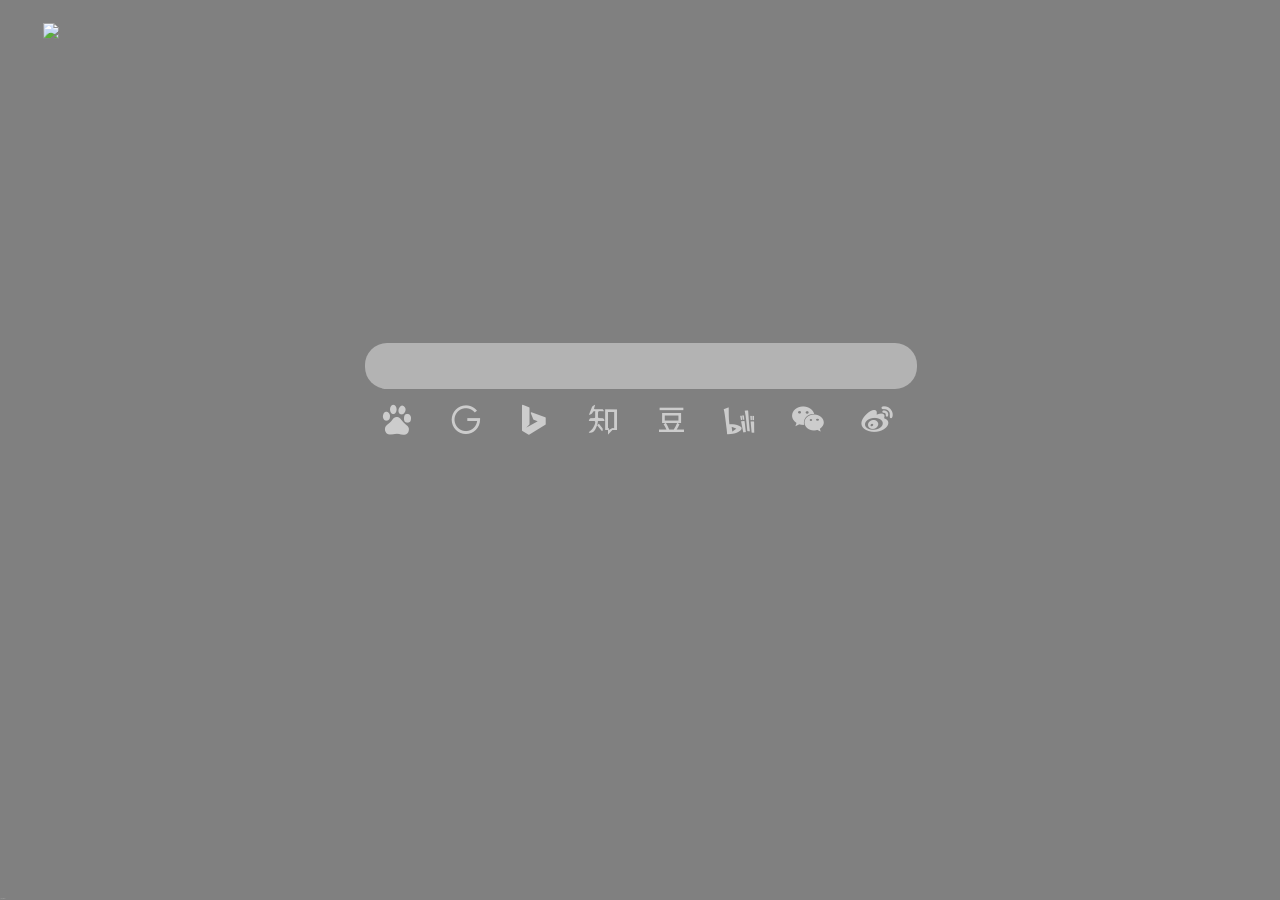
==== index.html @ ed577c0a "Add files via upload" ====
<!DOCTYPE html>
<html lang="ch">
<head>
    <meta charset="UTF-8">
    <title>最小生成树MST主页</title>
	<link rel="stylesheet" href="index.css">
	<link rel="stylesheet" href="iconfont.css">
	<!-- <link rel="stylesheet" href="font-awesome.min.css"> -->
	<script src="index.js"></script>
	<script src="jquery-3.4.1.min.js"></script>
	<style>
		body
		{
			background-color: gray;/*在加载时可以先这样设置*/
			background-image:url(images/13.jpg);
			background-attachment: fixed;
			background-repeat: no-repeat;
			background-size: cover;
			color: white;
		}
	</style>
	<script>/*百度统计*/
		var _hmt = _hmt || [];
		(function() {
  		var hm = document.createElement("script");
  		hm.src = "https://hm.baidu.com/hm.js?d5a07a9bf06fb7059b98efac07be99fb";
  		var s = document.getElementsByTagName("script")[0]; 
  		s.parentNode.insertBefore(hm, s);
		})();
	</script>
</head>
<body onload="hide()">

	<div class="sm-container">
    <div class="change">
    	<img src="icons/shezhi.png" class="show-btn"></img>
      <img src="icons/linggan.png" onclick="kuaijiefangwen()" class="logo" title="crtl+D即刻收藏">
      <img src="icons/tupian.png" onclick="bizhitougao()" class="logo" title="壁纸投稿">
      <img src="icons/xiaoxi.png" onclick="yijianfankui()" class="logo" title="意见反馈">
      <!-- <img src="icons/tupian.png" onclick="changeWallpaper();" class="logo"> -->
      

    </div>
	</div>

    <form class="searchform" autocomplete="off" onsubmit="return false;">
    <!-- onkeydown="if(event.keyCode==13){return false}; -->
    <!-- autocomplete这一属性是历史记录 -->
       	<input type="text" class="searchinput" placeholder=" " onkeypress="if(event.keyCode==13){baidu();}" id="center">
       	<div class="searchWeb">
       		<a style="cursor: pointer" class="iconfont icon-baidu" onclick="baidu()"></a>
       		<a style="cursor: pointer" class="iconfont icon-google" onclick="google()"></a>
       		<a style="cursor: pointer" class="iconfont icon-bing" onclick="bing()"></a>
       		<a style="cursor: pointer" class="iconfont icon-zhihu" onclick="zhihu()"></a>
       		<a style="cursor: pointer" class="iconfont icon-douban" onclick="douban()"></a>
       		<a style="cursor: pointer" class="iconfont icon-bilibili" onclick="bilibili()"></a>
       		<a style="cursor: pointer" class="iconfont icon-Wechat" onclick="weixin()"></a>
       		<a style="cursor: pointer" class="iconfont icon-weibo" onclick="weibo()"></a>
		   </div>
	</form>


	<script>
    $(".show-btn").click(function(){  //这个括号里面是被点击的东西的class
      $(".logo").fadeToggle("fast");  //括号里是消失的class
    });
	</script>

	<script>
/*	搞定了，用两个步骤来实现
	1.设置一个函数，每一段时间执行一次
	2.用focus来聚焦
*/
	var myVar = setInterval(function(){ ceshi() }, 1000);
 
	function ceshi() {
  		document.getElementById('center').focus();
	}

</script>
<p style="
position:fixed;
bottom:1px;
font-size:0.5px;
">
	<a href="http://www.beian.miit.gov.cn/">京ICP备19046765号</a>
</p>
</body>
</html>
---- index.css ----
*{
	margin: 0;
	padding: 0;
	background-attachment: fixed;
	background-repeat: no-repeat;
	background-size: cover;
	color: white;
	}

	.searchform{
	 width: 550px;
	 height: 44px;
	 border: 1.5px solid transparent;
	 border-color: rgba(0,0,0,0);
	 border-radius: 22px;
	 outline: none;
	 
	/*阴影，能有悬浮效果*/
	/*box-shadow: 0 15px 25px rgba(0,0,0,.5);*/
	 
	/*以下是绝对定位*/
	position: fixed;
	top: 38%;
	/*top:27.5%;*/
	/* 水平居中的两种方式 */
	left: 0; 
	right: 0; 
	margin-left: auto; 
	margin-right: auto; 

	}
	.searchinput{
	 width: 550px;
	 height: 44px;
	 border: 1.5px solid white;
	 border-radius: 22px;
	 margin: 0 auto;
	 font-size: 110%;
	 font-family: Verdana;
	 text-align: center;
	 outline: none;         /*让方形搜索边框不显示*/
	 background-color: rgba(255,255,255,0.4);	/*！！！搜索框透明*/
	 border-color: rgba(0,0,0,0);	/*搜索框的颜色，把它设置成透明*/
	}

	.searchWeb{
	 list-style: none;
	 float: left;
	}

	.searchWeb a{
	 line-height: 60px;
	 width: 64.5px;
	 font-size: 30px;
	 text-align: center;
	 display: inline-block;
	}
	.sm-container
	{
	/*以下是绝对定位*/
	position: fixed;
	top: 10px;
	left: 30px;
	}

	.logo {
	width: 30px;    /*设置了大小*/
	margin: 13.3px;   /*隔开logo距离*/
	}
	.show-btn{
		width: 30px;    /*设置了大小*/
		margin: 13.3px;
	}
---- iconfont.css ----
@font-face {font-family: "iconfont";
  src: url('iconfont.eot?t=1568620270432'); /* IE9 */
  src: url('iconfont.eot?t=1568620270432#iefix') format('embedded-opentype'), /* IE6-IE8 */
  url('[data-uri]') format('woff2'),
  url('iconfont.woff?t=1568620270432') format('woff'),
  url('iconfont.ttf?t=1568620270432') format('truetype'), /* chrome, firefox, opera, Safari, Android, iOS 4.2+ */
  url('iconfont.svg?t=1568620270432#iconfont') format('svg'); /* iOS 4.1- */
}

.iconfont {
  font-family: "iconfont" !important;
  font-size: 16px;
  font-style: normal;
  -webkit-font-smoothing: antialiased;
  -moz-osx-font-smoothing: grayscale;
  color: rgba(255,255,255,0.6);   /*logo的颜色*/

}

.icon-baidu:before {
  content: "\e606";
}

.icon-bilibili:before {
  content: "\e607";
  font-size: 27px;
}

.icon-bing:before {
  content: "\e608";
}

.icon-google:before {
  content: "\e60a";
}

.icon-weibo:before {
  content: "\e60b";
  font-size: 32px;
}

.icon-Wechat:before {
  content: "\e60c";
  font-size: 32px;
}

.icon-zhihu:before {
  content: "\e60d";
}

.icon-douban:before {
  content: "\e60f";
}
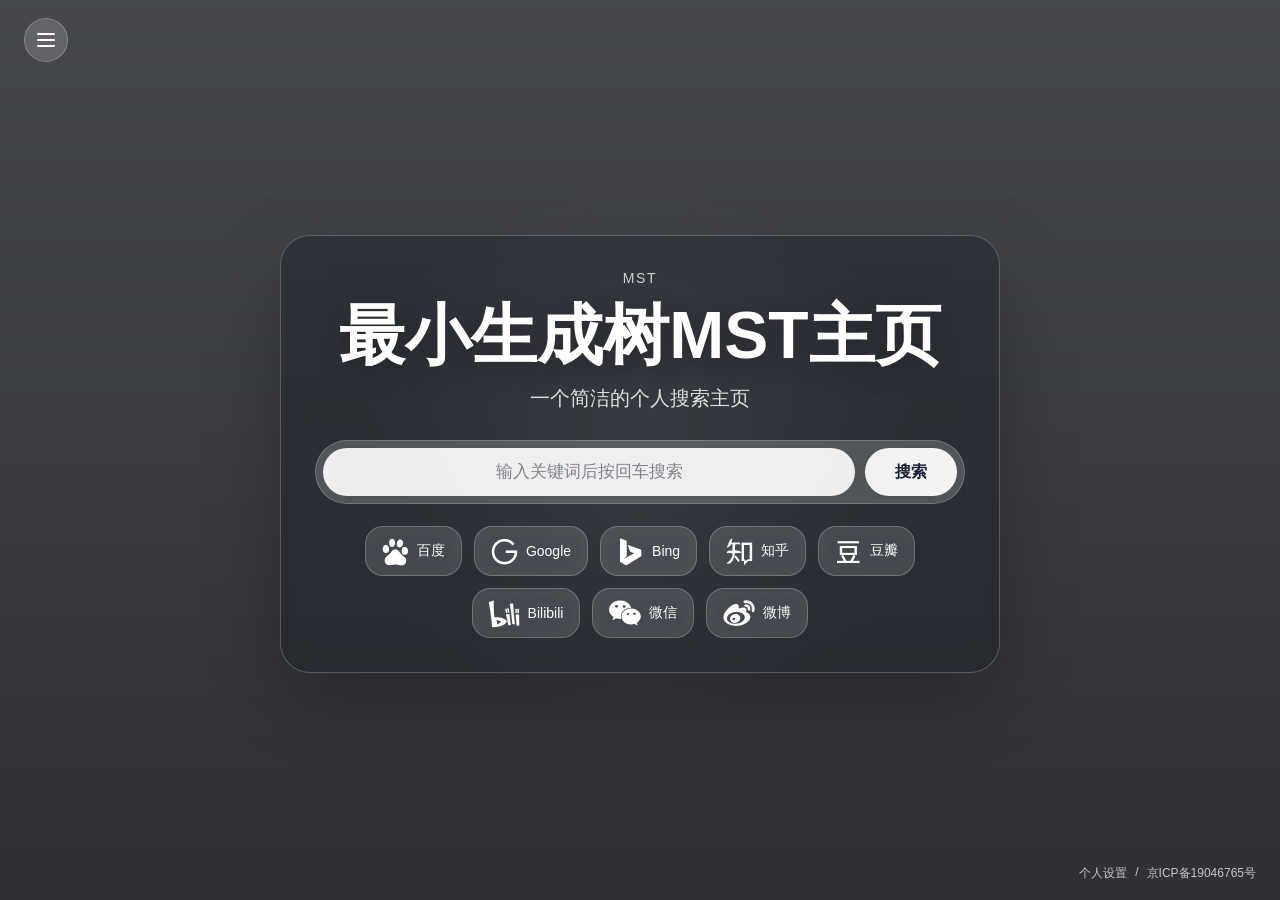
==== commit c982921a: "Add configurable homepage settings Co-authored-by: wangxiaopa <wangxiaopa@users.noreply.github.com>" ====
--- a/index.html
+++ b/index.html
@@ -1,89 +1,56 @@
 <!DOCTYPE html>
-<html lang="ch">
+<html lang="zh-CN">
 <head>
     <meta charset="UTF-8">
+    <meta name="viewport" content="width=device-width, initial-scale=1.0">
     <title>最小生成树MST主页</title>
-	<link rel="stylesheet" href="index.css">
-	<link rel="stylesheet" href="iconfont.css">
-	<!-- <link rel="stylesheet" href="font-awesome.min.css"> -->
-	<script src="index.js"></script>
-	<script src="jquery-3.4.1.min.js"></script>
-	<style>
-		body
-		{
-			background-color: gray;/*在加载时可以先这样设置*/
-			background-image:url(images/13.jpg);
-			background-attachment: fixed;
-			background-repeat: no-repeat;
-			background-size: cover;
-			color: white;
-		}
-	</style>
-	<script>/*百度统计*/
-		var _hmt = _hmt || [];
-		(function() {
-  		var hm = document.createElement("script");
-  		hm.src = "https://hm.baidu.com/hm.js?d5a07a9bf06fb7059b98efac07be99fb";
-  		var s = document.getElementsByTagName("script")[0]; 
-  		s.parentNode.insertBefore(hm, s);
-		})();
-	</script>
+    <link rel="stylesheet" href="iconfont.css">
+    <link rel="stylesheet" href="index.css">
+    <script>/* 百度统计 */
+        var _hmt = _hmt || [];
+        (function() {
+            var hm = document.createElement("script");
+            hm.src = "https://hm.baidu.com/hm.js?d5a07a9bf06fb7059b98efac07be99fb";
+            var s = document.getElementsByTagName("script")[0];
+            s.parentNode.insertBefore(hm, s);
+        })();
+    </script>
 </head>
-<body onload="hide()">
+<body>
+    <div class="page-overlay"></div>
 
-	<div class="sm-container">
-    <div class="change">
-    	<img src="icons/shezhi.png" class="show-btn"></img>
-      <img src="icons/linggan.png" onclick="kuaijiefangwen()" class="logo" title="crtl+D即刻收藏">
-      <img src="icons/tupian.png" onclick="bizhitougao()" class="logo" title="壁纸投稿">
-      <img src="icons/xiaoxi.png" onclick="yijianfankui()" class="logo" title="意见反馈">
-      <!-- <img src="icons/tupian.png" onclick="changeWallpaper();" class="logo"> -->
-      
+    <header class="topbar" aria-label="主页工具栏">
+        <button class="toolbar-toggle" id="toolbarToggle" type="button" aria-expanded="false" aria-controls="quickActions" title="快捷操作">
+            <span></span>
+            <span></span>
+            <span></span>
+        </button>
+        <nav class="quick-actions" id="quickActions" aria-label="快捷入口"></nav>
+    </header>
 
-    </div>
-	</div>
+    <main class="home">
+        <section class="search-panel" aria-label="搜索">
+            <p class="eyebrow" id="profileName"></p>
+            <h1 id="homeTitle">最小生成树MST主页</h1>
+            <p class="subtitle" id="homeSubtitle">一个简洁的个人搜索主页</p>
 
-    <form class="searchform" autocomplete="off" onsubmit="return false;">
-    <!-- onkeydown="if(event.keyCode==13){return false}; -->
-    <!-- autocomplete这一属性是历史记录 -->
-       	<input type="text" class="searchinput" placeholder=" " onkeypress="if(event.keyCode==13){baidu();}" id="center">
-       	<div class="searchWeb">
-       		<a style="cursor: pointer" class="iconfont icon-baidu" onclick="baidu()"></a>
-       		<a style="cursor: pointer" class="iconfont icon-google" onclick="google()"></a>
-       		<a style="cursor: pointer" class="iconfont icon-bing" onclick="bing()"></a>
-       		<a style="cursor: pointer" class="iconfont icon-zhihu" onclick="zhihu()"></a>
-       		<a style="cursor: pointer" class="iconfont icon-douban" onclick="douban()"></a>
-       		<a style="cursor: pointer" class="iconfont icon-bilibili" onclick="bilibili()"></a>
-       		<a style="cursor: pointer" class="iconfont icon-Wechat" onclick="weixin()"></a>
-       		<a style="cursor: pointer" class="iconfont icon-weibo" onclick="weibo()"></a>
-		   </div>
-	</form>
+            <form class="search-form" id="searchForm" autocomplete="off">
+                <label class="visually-hidden" for="searchInput">输入搜索关键词</label>
+                <input type="text" class="search-input" id="searchInput" placeholder="输入关键词后按回车搜索" autofocus>
+                <button class="primary-search" type="submit" id="primarySearch">搜索</button>
+            </form>
 
+            <div class="search-web" id="searchEngines" aria-label="搜索网站"></div>
+        </section>
+    </main>
 
-	<script>
-    $(".show-btn").click(function(){  //这个括号里面是被点击的东西的class
-      $(".logo").fadeToggle("fast");  //括号里是消失的class
-    });
-	</script>
+    <footer class="footer">
+        <a href="settings.html">个人设置</a>
+        <span aria-hidden="true">/</span>
+        <a href="http://www.beian.miit.gov.cn/">京ICP备19046765号</a>
+    </footer>
 
-	<script>
-/*	搞定了，用两个步骤来实现
-	1.设置一个函数，每一段时间执行一次
-	2.用focus来聚焦
-*/
-	var myVar = setInterval(function(){ ceshi() }, 1000);
- 
-	function ceshi() {
-  		document.getElementById('center').focus();
-	}
-
-</script>
-<p style="
-position:fixed;
-bottom:1px;
-font-size:0.5px;
-">
-	<a href="http://www.beian.miit.gov.cn/">京ICP备19046765号</a>
-</p>
+    <script src="config.js"></script>
+    <script src="index.js"></script>
 </body>
 </html>
--- a/index.css
+++ b/index.css
@@ -1,73 +1,289 @@
-	*{
-	margin: 0;
-	padding: 0;
-	background-attachment: fixed;
-	background-repeat: no-repeat;
-	background-size: cover;
-	color: white;
-	}
-
-	.searchform{
-	 width: 550px;
-	 height: 44px;
-	 border: 1.5px solid transparent;
-	 border-color: rgba(0,0,0,0);
-	 border-radius: 22px;
-	 outline: none;
-	 
-	/*阴影，能有悬浮效果*/
-	/*box-shadow: 0 15px 25px rgba(0,0,0,.5);*/
-	 
-	/*以下是绝对定位*/
-	position: fixed;
-	top: 38%;
-	/*top:27.5%;*/
-	/* 水平居中的两种方式 */
-	left: 0; 
-	right: 0; 
-	margin-left: auto; 
-	margin-right: auto; 
-
-	}
-	.searchinput{
-	 width: 550px;
-	 height: 44px;
-	 border: 1.5px solid white;
-	 border-radius: 22px;
-	 margin: 0 auto;
-	 font-size: 110%;
-	 font-family: Verdana;
-	 text-align: center;
-	 outline: none;         /*让方形搜索边框不显示*/
-	 background-color: rgba(255,255,255,0.4);	/*！！！搜索框透明*/
-	 border-color: rgba(0,0,0,0);	/*搜索框的颜色，把它设置成透明*/
-	}
-
-	.searchWeb{
-	 list-style: none;
-	 float: left;
-	}
-
-	.searchWeb a{
-	 line-height: 60px;
-	 width: 64.5px;
-	 font-size: 30px;
-	 text-align: center;
-	 display: inline-block;
-	}
-	.sm-container
-	{
-	/*以下是绝对定位*/
-	position: fixed;
-	top: 10px;
-	left: 30px;
-	}
-
-	.logo {
-	width: 30px;    /*设置了大小*/
-	margin: 13.3px;   /*隔开logo距离*/
-	}
-	.show-btn{
-		width: 30px;    /*设置了大小*/
-		margin: 13.3px;
-	}+* {
+    box-sizing: border-box;
+}
+
+:root {
+    --accent-color: #ffffff;
+    --text-color: #ffffff;
+    --panel-bg: rgba(10, 16, 28, 0.28);
+    --panel-border: rgba(255, 255, 255, 0.22);
+}
+
+html,
+body {
+    min-height: 100%;
+}
+
+body {
+    margin: 0;
+    font-family: -apple-system, BlinkMacSystemFont, "Segoe UI", "Microsoft YaHei", sans-serif;
+    color: var(--text-color);
+    background-color: #53565c;
+    background-image: url(images/13.jpg);
+    background-attachment: fixed;
+    background-position: center;
+    background-repeat: no-repeat;
+    background-size: cover;
+}
+
+a,
+button,
+input {
+    font: inherit;
+}
+
+a {
+    color: inherit;
+    text-decoration: none;
+}
+
+.page-overlay {
+    position: fixed;
+    inset: 0;
+    z-index: -1;
+    background:
+        radial-gradient(circle at center, rgba(255, 255, 255, 0.08), transparent 35%),
+        linear-gradient(180deg, rgba(0, 0, 0, 0.16), rgba(0, 0, 0, 0.44));
+}
+
+.topbar {
+    position: fixed;
+    top: 18px;
+    left: 24px;
+    z-index: 10;
+    display: flex;
+    align-items: center;
+    gap: 12px;
+}
+
+.toolbar-toggle,
+.quick-action,
+.engine-button,
+.primary-search {
+    border: 1px solid var(--panel-border);
+    color: var(--text-color);
+    background: rgba(255, 255, 255, 0.16);
+    backdrop-filter: blur(12px);
+    cursor: pointer;
+    transition: transform 160ms ease, background 160ms ease, border-color 160ms ease;
+}
+
+.toolbar-toggle:hover,
+.quick-action:hover,
+.engine-button:hover,
+.primary-search:hover {
+    transform: translateY(-1px);
+    border-color: rgba(255, 255, 255, 0.5);
+    background: rgba(255, 255, 255, 0.25);
+}
+
+.toolbar-toggle {
+    display: inline-grid;
+    width: 44px;
+    height: 44px;
+    place-content: center;
+    gap: 4px;
+    border-radius: 999px;
+}
+
+.toolbar-toggle span {
+    display: block;
+    width: 18px;
+    height: 2px;
+    border-radius: 999px;
+    background: currentColor;
+}
+
+.quick-actions {
+    display: none;
+    align-items: center;
+    gap: 10px;
+}
+
+.quick-actions.is-open {
+    display: flex;
+}
+
+.quick-action {
+    display: inline-flex;
+    align-items: center;
+    min-height: 40px;
+    padding: 0 15px;
+    border-radius: 999px;
+    white-space: nowrap;
+}
+
+.home {
+    display: grid;
+    min-height: 100vh;
+    place-items: center;
+    padding: 96px 20px 88px;
+}
+
+.search-panel {
+    width: min(720px, 100%);
+    padding: 34px;
+    border: 1px solid var(--panel-border);
+    border-radius: 30px;
+    background: var(--panel-bg);
+    box-shadow: 0 24px 80px rgba(0, 0, 0, 0.24);
+    text-align: center;
+    backdrop-filter: blur(18px);
+}
+
+.eyebrow {
+    min-height: 20px;
+    margin: 0 0 10px;
+    color: rgba(255, 255, 255, 0.78);
+    font-size: 14px;
+    letter-spacing: 0.12em;
+    text-transform: uppercase;
+}
+
+h1 {
+    margin: 0;
+    font-size: clamp(34px, 8vw, 66px);
+    font-weight: 700;
+    line-height: 1.08;
+    text-shadow: 0 8px 28px rgba(0, 0, 0, 0.28);
+}
+
+.subtitle {
+    margin: 14px 0 28px;
+    color: rgba(255, 255, 255, 0.84);
+    font-size: clamp(16px, 3vw, 20px);
+}
+
+.search-form {
+    display: flex;
+    gap: 10px;
+    padding: 7px;
+    border: 1px solid rgba(255, 255, 255, 0.2);
+    border-radius: 999px;
+    background: rgba(255, 255, 255, 0.18);
+}
+
+.search-input {
+    flex: 1;
+    min-width: 0;
+    height: 48px;
+    border: 0;
+    outline: 0;
+    border-radius: 999px;
+    color: #172033;
+    background: rgba(255, 255, 255, 0.9);
+    padding: 0 22px;
+    font-size: 17px;
+    text-align: center;
+}
+
+.search-input::placeholder {
+    color: rgba(23, 32, 51, 0.52);
+}
+
+.primary-search {
+    min-width: 92px;
+    border-radius: 999px;
+    padding: 0 20px;
+    color: #172033;
+    background: rgba(255, 255, 255, 0.92);
+    font-weight: 700;
+}
+
+.search-web {
+    display: flex;
+    flex-wrap: wrap;
+    justify-content: center;
+    gap: 12px;
+    margin-top: 22px;
+}
+
+.engine-button {
+    display: inline-flex;
+    align-items: center;
+    justify-content: center;
+    min-width: 58px;
+    height: 50px;
+    padding: 0 16px;
+    border-radius: 18px;
+}
+
+.engine-button .iconfont {
+    color: var(--accent-color);
+    font-size: 27px;
+}
+
+.engine-button .engine-name {
+    margin-left: 8px;
+    font-size: 14px;
+}
+
+.footer {
+    position: fixed;
+    right: 24px;
+    bottom: 18px;
+    display: flex;
+    gap: 8px;
+    color: rgba(255, 255, 255, 0.72);
+    font-size: 12px;
+}
+
+.footer a:hover {
+    color: #ffffff;
+}
+
+.visually-hidden {
+    position: absolute;
+    width: 1px;
+    height: 1px;
+    overflow: hidden;
+    clip: rect(0, 0, 0, 0);
+    white-space: nowrap;
+}
+
+@media (max-width: 640px) {
+    .topbar {
+        top: 14px;
+        left: 14px;
+        right: 14px;
+        align-items: flex-start;
+    }
+
+    .quick-actions.is-open {
+        flex-wrap: wrap;
+    }
+
+    .search-panel {
+        padding: 26px 18px;
+        border-radius: 24px;
+    }
+
+    .search-form {
+        display: grid;
+        border-radius: 24px;
+    }
+
+    .search-input {
+        height: 46px;
+    }
+
+    .primary-search {
+        height: 42px;
+    }
+
+    .engine-button {
+        min-width: 50px;
+        height: 46px;
+        padding: 0 12px;
+    }
+
+    .engine-button .engine-name {
+        display: none;
+    }
+
+    .footer {
+        left: 18px;
+        right: 18px;
+        justify-content: center;
+    }
+}
